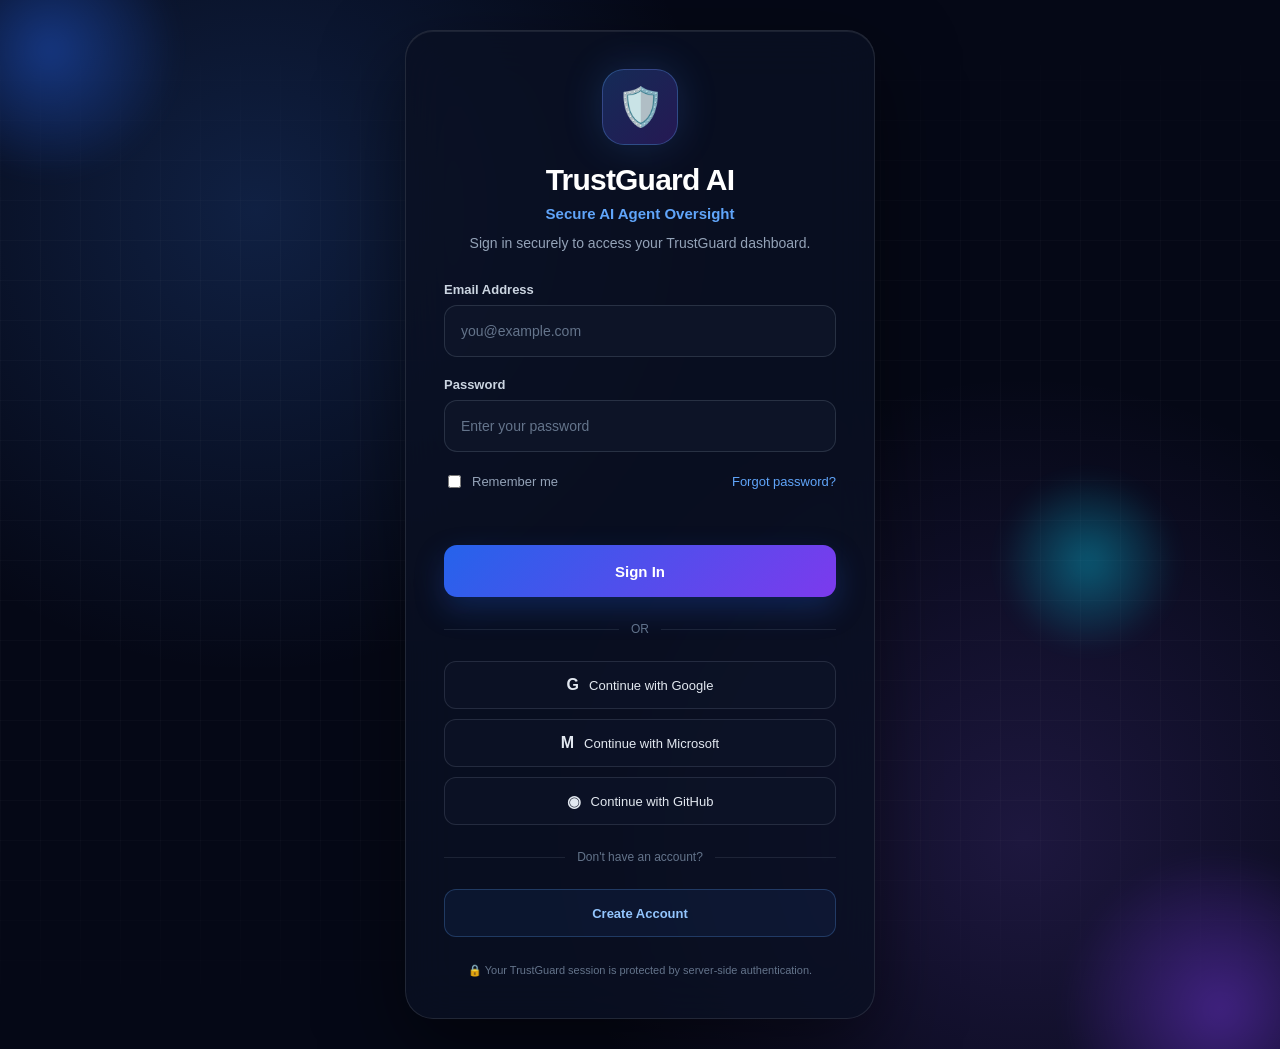
==== frontend/login.html @ 0f603d16 "Initial TrustGuard project" ====
<!DOCTYPE html>
<html lang="en">

<head>
    <meta charset="UTF-8">

    <meta
        name="viewport"
        content="width=device-width, initial-scale=1.0"
    >

    <meta
        name="description"
        content="TrustGuard AI secure authentication"
    >

    <title>Sign In - TrustGuard AI</title>

    <link
        rel="stylesheet"
        href="/style.css"
    >

    <style>
        /* =========================================================
           TRUSTGUARD AUTH PAGE
           ========================================================= */

        * {
            box-sizing: border-box;
        }

        body {
            margin: 0;
            min-height: 100vh;
            font-family:
                Inter,
                -apple-system,
                BlinkMacSystemFont,
                "Segoe UI",
                sans-serif;

            background:
                radial-gradient(
                    circle at 20% 20%,
                    rgba(59, 130, 246, 0.20),
                    transparent 35%
                ),
                radial-gradient(
                    circle at 80% 80%,
                    rgba(139, 92, 246, 0.18),
                    transparent 35%
                ),
                #050816;

            color: #ffffff;
            overflow-x: hidden;
        }

        /* =========================================================
           ANIMATED BACKGROUND
           ========================================================= */

        .auth-page {
            min-height: 100vh;
            display: flex;
            align-items: center;
            justify-content: center;
            padding: 30px;
            position: relative;
            overflow: hidden;
        }

        .background-orb {
            position: absolute;
            border-radius: 50%;
            filter: blur(10px);
            opacity: 0.45;
            pointer-events: none;

            animation:
                floatOrb 8s ease-in-out infinite;
        }

        .orb-one {
            width: 260px;
            height: 260px;

            background:
                radial-gradient(
                    circle,
                    #2563eb,
                    transparent 70%
                );

            top: -80px;
            left: -80px;
        }

        .orb-two {
            width: 320px;
            height: 320px;

            background:
                radial-gradient(
                    circle,
                    #7c3aed,
                    transparent 70%
                );

            bottom: -120px;
            right: -100px;

            animation-delay: -3s;
        }

        .orb-three {
            width: 180px;
            height: 180px;

            background:
                radial-gradient(
                    circle,
                    #06b6d4,
                    transparent 70%
                );

            top: 45%;
            right: 8%;

            animation-delay: -5s;
        }

        @keyframes floatOrb {
            0%,
            100% {
                transform:
                    translate3d(0, 0, 0)
                    scale(1);
            }

            50% {
                transform:
                    translate3d(25px, -30px, 0)
                    scale(1.08);
            }
        }

        /* =========================================================
           GRID
           ========================================================= */

        .grid-background {
            position: absolute;
            inset: 0;

            background-image:
                linear-gradient(
                    rgba(255, 255, 255, 0.025) 1px,
                    transparent 1px
                ),
                linear-gradient(
                    90deg,
                    rgba(255, 255, 255, 0.025) 1px,
                    transparent 1px
                );

            background-size: 40px 40px;

            mask-image:
                linear-gradient(
                    to bottom,
                    transparent,
                    black 25%,
                    black 75%,
                    transparent
                );

            pointer-events: none;
        }

        /* =========================================================
           AUTH CARD
           ========================================================= */

        .auth-card {
            width: 100%;
            max-width: 470px;
            padding: 38px;

            position: relative;
            z-index: 5;

            background:
                rgba(10, 16, 35, 0.82);

            border:
                1px solid
                rgba(255, 255, 255, 0.10);

            border-radius: 28px;

            backdrop-filter:
                blur(24px);

            -webkit-backdrop-filter:
                blur(24px);

            box-shadow:
                0 30px 80px
                rgba(0, 0, 0, 0.50),
                inset 0 1px 0
                rgba(255, 255, 255, 0.08);

            animation:
                cardEnter 0.8s
                cubic-bezier(.16, 1, .3, 1);
        }

        @keyframes cardEnter {
            from {
                opacity: 0;

                transform:
                    translateY(35px)
                    scale(0.96);
            }

            to {
                opacity: 1;

                transform:
                    translateY(0)
                    scale(1);
            }
        }

        /* =========================================================
           LOGO
           ========================================================= */

        .auth-logo {
            width: 76px;
            height: 76px;

            margin: 0 auto 18px;

            display: flex;
            align-items: center;
            justify-content: center;

            font-size: 38px;

            border-radius: 22px;

            background:
                linear-gradient(
                    135deg,
                    rgba(59, 130, 246, 0.25),
                    rgba(124, 58, 237, 0.25)
                );

            border:
                1px solid
                rgba(96, 165, 250, 0.30);

            box-shadow:
                0 0 40px
                rgba(59, 130, 246, 0.20);

            animation:
                logoPulse 3s
                ease-in-out infinite;
        }

        @keyframes logoPulse {
            0%,
            100% {
                transform: scale(1);

                box-shadow:
                    0 0 30px
                    rgba(59, 130, 246, 0.18);
            }

            50% {
                transform: scale(1.05);

                box-shadow:
                    0 0 50px
                    rgba(59, 130, 246, 0.35);
            }
        }

        .auth-card h1 {
            margin: 0;

            text-align: center;

            font-size: 30px;

            letter-spacing: -0.8px;
        }

        .auth-subtitle {
            margin: 8px 0 0;

            text-align: center;

            color: #60a5fa;

            font-size: 15px;

            font-weight: 600;
        }

        .auth-description {
            margin: 10px 0 28px;

            text-align: center;

            color: #94a3b8;

            font-size: 14px;

            line-height: 1.6;
        }

        /* =========================================================
           AUTH STEP
           ========================================================= */

        .auth-step {
            display: block;

            animation:
                stepEnter 0.45s
                ease;
        }

        @keyframes stepEnter {
            from {
                opacity: 0;

                transform:
                    translateX(20px);
            }

            to {
                opacity: 1;

                transform:
                    translateX(0);
            }
        }

        /* =========================================================
           FORM
           ========================================================= */

        .form-group {
            margin-bottom: 20px;
        }

        .form-group label {
            display: block;

            margin-bottom: 8px;

            font-size: 13px;

            font-weight: 600;

            color: #cbd5e1;
        }

        .form-group input {
            width: 100%;
            height: 52px;

            padding: 0 16px;

            border-radius: 13px;

            border:
                1px solid
                rgba(148, 163, 184, 0.20);

            background:
                rgba(15, 23, 42, 0.75);

            color: #ffffff;

            outline: none;

            font-size: 14px;

            transition:
                border-color .25s,
                box-shadow .25s,
                transform .25s;
        }

        .form-group input::placeholder {
            color: #64748b;
        }

        .form-group input:focus {
            border-color: #3b82f6;

            box-shadow:
                0 0 0 4px
                rgba(59, 130, 246, 0.12);

            transform:
                translateY(-1px);
        }

        /* =========================================================
           LOGIN OPTIONS
           ========================================================= */

        .login-options {
            display: flex;

            justify-content:
                space-between;

            align-items: center;

            margin:
                2px 0 20px;

            font-size: 13px;
        }

        .remember-option {
            display: flex;

            gap: 8px;

            align-items: center;

            color: #94a3b8;

            cursor: pointer;
        }

        .remember-option input {
            accent-color: #3b82f6;

            cursor: pointer;
        }

        .login-options a {
            color: #60a5fa;

            text-decoration: none;

            transition:
                color .2s;
        }

        .login-options a:hover {
            color: #93c5fd;
        }

        /* =========================================================
           BUTTON
           ========================================================= */

        .auth-button {
            width: 100%;
            height: 52px;

            border: 0;

            border-radius: 13px;

            color: #ffffff;

            font-size: 15px;

            font-weight: 700;

            cursor: pointer;

            background:
                linear-gradient(
                    135deg,
                    #2563eb,
                    #7c3aed
                );

            box-shadow:
                0 12px 30px
                rgba(37, 99, 235, 0.25);

            transition:
                transform .2s,
                box-shadow .2s,
                opacity .2s;

            position: relative;

            overflow: hidden;
        }

        .auth-button::before {
            content: "";

            position: absolute;

            top: 0;
            left: -100%;

            width: 100%;
            height: 100%;

            background:
                linear-gradient(
                    90deg,
                    transparent,
                    rgba(255, 255, 255, 0.20),
                    transparent
                );

            transition:
                left .6s;
        }

        .auth-button:hover {
            transform:
                translateY(-2px);

            box-shadow:
                0 16px 35px
                rgba(37, 99, 235, 0.35);
        }

        .auth-button:hover::before {
            left: 100%;
        }

        .auth-button:disabled {
            opacity: 0.65;

            cursor:
                not-allowed;

            transform:
                none;
        }

        /* =========================================================
           DIVIDER
           ========================================================= */

        .auth-divider {
            display: flex;

            align-items: center;

            gap: 12px;

            margin:
                25px 0;

            color: #64748b;

            font-size: 12px;
        }

        .auth-divider::before,
        .auth-divider::after {
            content: "";

            flex: 1;

            height: 1px;

            background:
                rgba(148, 163, 184, 0.14);
        }

        /* =========================================================
           SOCIAL BUTTONS
           ========================================================= */

        .social-button {
            width: 100%;
            height: 48px;

            margin-bottom: 10px;

            display: flex;

            align-items: center;

            justify-content: center;

            gap: 10px;

            border:
                1px solid
                rgba(148, 163, 184, 0.18);

            border-radius: 12px;

            background:
                rgba(15, 23, 42, 0.55);

            color: #e2e8f0;

            cursor: pointer;

            font-size: 13px;

            transition:
                background .2s,
                transform .2s,
                border-color .2s;
        }

        .social-button:hover {
            background:
                rgba(30, 41, 59, 0.80);

            border-color:
                rgba(148, 163, 184, 0.35);

            transform:
                translateY(-1px);
        }

        .social-icon {
            font-weight: 800;

            font-size: 16px;
        }

        /* =========================================================
           SECONDARY BUTTON
           ========================================================= */

        .auth-secondary-button {
            width: 100%;
            height: 48px;

            display: flex;

            align-items: center;

            justify-content: center;

            border:
                1px solid
                rgba(96, 165, 250, 0.25);

            border-radius: 12px;

            color: #93c5fd;

            background:
                rgba(59, 130, 246, 0.07);

            text-decoration: none;

            font-size: 13px;

            font-weight: 600;

            transition:
                background .2s,
                transform .2s;
        }

        .auth-secondary-button:hover {
            background:
                rgba(59, 130, 246, 0.14);

            transform:
                translateY(-1px);
        }

        /* =========================================================
           MESSAGE
           ========================================================= */

        .auth-message {
            min-height: 20px;

            margin:
                0 0 14px;

            text-align: center;

            font-size: 13px;

            line-height: 1.5;
        }

        .auth-message.error {
            color: #f87171;

            animation:
                shake .35s ease;
        }

        .auth-message.success {
            color: #4ade80;
        }

        @keyframes shake {
            0%,
            100% {
                transform:
                    translateX(0);
            }

            25% {
                transform:
                    translateX(-5px);
            }

            75% {
                transform:
                    translateX(5px);
            }
        }

        /* =========================================================
           SECURITY NOTE
           ========================================================= */

        .security-note {
            margin:
                25px 0 0;

            text-align: center;

            color: #64748b;

            font-size: 11px;

            line-height: 1.6;
        }

        /* =========================================================
           LOADING
           ========================================================= */

        .loading-spinner {
            display: inline-block;

            width: 16px;
            height: 16px;

            margin-right: 7px;

            vertical-align: -3px;

            border:
                2px solid
                rgba(255, 255, 255, 0.30);

            border-top-color:
                #ffffff;

            border-radius: 50%;

            animation:
                spin .7s linear infinite;
        }

        @keyframes spin {
            to {
                transform:
                    rotate(360deg);
            }
        }

        /* =========================================================
           MOBILE
           ========================================================= */

        @media (max-width: 520px) {
            .auth-page {
                padding: 18px;
            }

            .auth-card {
                padding: 28px 20px;

                border-radius: 22px;
            }

            .auth-card h1 {
                font-size: 26px;
            }
        }
    </style>
</head>

<body>

<div class="auth-page">

    <div class="grid-background"></div>

    <div class="background-orb orb-one"></div>

    <div class="background-orb orb-two"></div>

    <div class="background-orb orb-three"></div>


    <div class="auth-card">

        <!-- =====================================================
             HEADER
             ===================================================== -->

        <div class="auth-logo">
            🛡️
        </div>

        <h1>
            TrustGuard AI
        </h1>

        <p class="auth-subtitle">
            Secure AI Agent Oversight
        </p>


        <!-- =====================================================
             LOGIN
             ===================================================== -->

        <div
            id="loginStep"
            class="auth-step"
        >

            <p class="auth-description">
                Sign in securely to access your
                TrustGuard dashboard.
            </p>


            <form id="loginForm">

                <div class="form-group">

                    <label for="email">
                        Email Address
                    </label>

                    <input
                        type="email"
                        id="email"
                        name="email"
                        placeholder="you@example.com"
                        autocomplete="email"
                        required
                    >

                </div>


                <div class="form-group">

                    <label for="password">
                        Password
                    </label>

                    <input
                        type="password"
                        id="password"
                        name="password"
                        placeholder="Enter your password"
                        autocomplete="current-password"
                        required
                    >

                </div>


                <div class="login-options">

                    <label class="remember-option">

                        <input
                            type="checkbox"
                            id="rememberMe"
                        >

                        <span>
                            Remember me
                        </span>

                    </label>


                    <a
                        href="#"
                        id="forgotPassword"
                    >
                        Forgot password?
                    </a>

                </div>


                <div
                    id="loginMessage"
                    class="auth-message"
                ></div>


                <button
                    type="submit"
                    class="auth-button"
                    id="loginButton"
                >
                    Sign In
                </button>

            </form>


            <div class="auth-divider">
                <span>OR</span>
            </div>


            <button
                type="button"
                class="social-button"
                id="googleLogin"
            >

                <span class="social-icon">
                    G
                </span>

                Continue with Google

            </button>


            <button
                type="button"
                class="social-button"
                id="microsoftLogin"
            >

                <span class="social-icon">
                    M
                </span>

                Continue with Microsoft

            </button>


            <button
                type="button"
                class="social-button"
                id="githubLogin"
            >

                <span class="social-icon">
                    ◉
                </span>

                Continue with GitHub

            </button>


            <div class="auth-divider">

                <span>
                    Don't have an account?
                </span>

            </div>


            <a
                href="/register.html"
                class="auth-secondary-button"
            >
                Create Account
            </a>

        </div>


        <p class="security-note">
            🔒 Your TrustGuard session is protected
            by server-side authentication.
        </p>

    </div>

</div>


<script>

/* ============================================================
   ELEMENTS
   ============================================================ */

const loginStep =
    document.getElementById("loginStep");

const loginForm =
    document.getElementById("loginForm");

const loginButton =
    document.getElementById("loginButton");

const loginMessage =
    document.getElementById("loginMessage");


/* ============================================================
   MESSAGE
   ============================================================ */

function showLoginMessage(
    message,
    type = ""
) {
    loginMessage.textContent =
        message;

    loginMessage.className =
        "auth-message";

    if (type) {
        loginMessage.classList.add(
            type
        );
    }
}


/* ============================================================
   BUTTON LOADING
   ============================================================ */

function setLoginLoading(
    loading
) {
    loginButton.disabled =
        loading;

    if (loading) {

        loginButton.innerHTML =
            '<span class="loading-spinner"></span>Checking...';

    } else {

        loginButton.textContent =
            "Sign In";

    }
}


/* ============================================================
   LOGIN
   ============================================================ */

loginForm.addEventListener(
    "submit",
    async function(event) {

        event.preventDefault();


        const email =
            document
                .getElementById("email")
                .value
                .trim()
                .toLowerCase();


        const password =
            document
                .getElementById("password")
                .value;


        if (!email) {

            showLoginMessage(
                "Please enter your email address.",
                "error"
            );

            return;
        }


        if (!password) {

            showLoginMessage(
                "Please enter your password.",
                "error"
            );

            return;
        }


        setLoginLoading(
            true
        );

        showLoginMessage(
            "Checking your credentials..."
        );


        try {

            const response =
                await fetch(
                    "/api/login",
                    {
                        method:
                            "POST",

                        headers: {
                            "Content-Type":
                                "application/json"
                        },

                        credentials:
                            "include",

                        body:
                            JSON.stringify({
                                email:
                                    email,

                                password:
                                    password
                            })
                    }
                );


            const result =
                await response.json();


            if (!response.ok) {

                throw new Error(
                    result.error ||
                    "Login failed."
                );

            }


            /*
             * OTP has been removed.
             *
             * The server must authenticate the
             * email/password and create the
             * authenticated session.
             */

            if (
                result.authenticated === true
            ) {

                showLoginMessage(
                    "Login successful. Opening TrustGuard...",
                    "success"
                );


                setTimeout(
                    function() {

                        window.location.href =
                            "/index.html";

                    },
                    600
                );


                return;
            }


            throw new Error(
                "Authentication was not completed."
            );


        } catch (error) {

            console.error(
                "Login error:",
                error
            );


            showLoginMessage(
                error.message ||
                "Login failed.",
                "error"
            );


        } finally {

            setLoginLoading(
                false
            );

        }

    }
);


/* ============================================================
   GOOGLE LOGIN
   ============================================================ */

document
    .getElementById("googleLogin")
    .addEventListener(
        "click",
        function() {

            window.location.href =
                "/auth/google";

        }
    );


/* ============================================================
   MICROSOFT
   ============================================================ */

document
    .getElementById("microsoftLogin")
    .addEventListener(
        "click",
        function() {

            showLoginMessage(
                "Microsoft OAuth has not been configured yet.",
                "error"
            );

        }
    );


/* ============================================================
   GITHUB
   ============================================================ */

document
    .getElementById("githubLogin")
    .addEventListener(
        "click",
        function() {

            showLoginMessage(
                "GitHub OAuth has not been configured yet.",
                "error"
            );

        }
    );


/* ============================================================
   FORGOT PASSWORD
   ============================================================ */

document
    .getElementById("forgotPassword")
    .addEventListener(
        "click",
        async function(event) {

            event.preventDefault();


            const email =
                document
                    .getElementById("email")
                    .value
                    .trim()
                    .toLowerCase();


            if (!email) {

                showLoginMessage(
                    "Enter your email address first.",
                    "error"
                );

                return;
            }


            try {

                showLoginMessage(
                    "Creating password reset request..."
                );


                const response =
                    await fetch(
                        "/api/forgot-password",
                        {
                            method:
                                "POST",

                            headers: {
                                "Content-Type":
                                    "application/json"
                            },

                            body:
                                JSON.stringify({
                                    email:
                                        email
                                })
                        }
                    );


                const result =
                    await response.json();


                if (!response.ok) {

                    throw new Error(
                        result.error ||
                        "Password reset request failed."
                    );

                }


                showLoginMessage(
                    result.message,
                    "success"
                );


                /*
                 * Development reset URL
                 */

                if (
                    result.development_reset_url
                ) {

                    const existingLink =
                        document.getElementById(
                            "developmentResetLink"
                        );


                    if (
                        existingLink
                    ) {

                        existingLink.remove();

                    }


                    const resetLink =
                        document.createElement(
                            "a"
                        );


                    resetLink.id =
                        "developmentResetLink";


                    resetLink.href =
                        result.development_reset_url;


                    resetLink.textContent =
                        "Open Password Reset";


                    resetLink.className =
                        "auth-secondary-button";


                    resetLink.style.display =
                        "flex";


                    resetLink.style.marginTop =
                        "15px";


                    loginButton
                        .parentNode
                        .appendChild(
                            resetLink
                        );

                }


            } catch (error) {

                console.error(
                    "Password reset error:",
                    error
                );


                showLoginMessage(
                    error.message ||
                    "Password reset failed.",
                    "error"
                );

            }

        }
    );


/* ============================================================
   EXISTING SESSION
   ============================================================ */

async function checkExistingSession() {

    try {

        const response =
            await fetch(
                "/api/me",
                {
                    method:
                        "GET",

                    credentials:
                        "include"
                }
            );


        const result =
            await response.json();


        if (
            result.authenticated === true
        ) {

            window.location.href =
                "/index.html";

        }

    } catch (error) {

        console.log(
            "No existing TrustGuard session."
        );

    }

}


checkExistingSession();

</script>

</body>
</html>
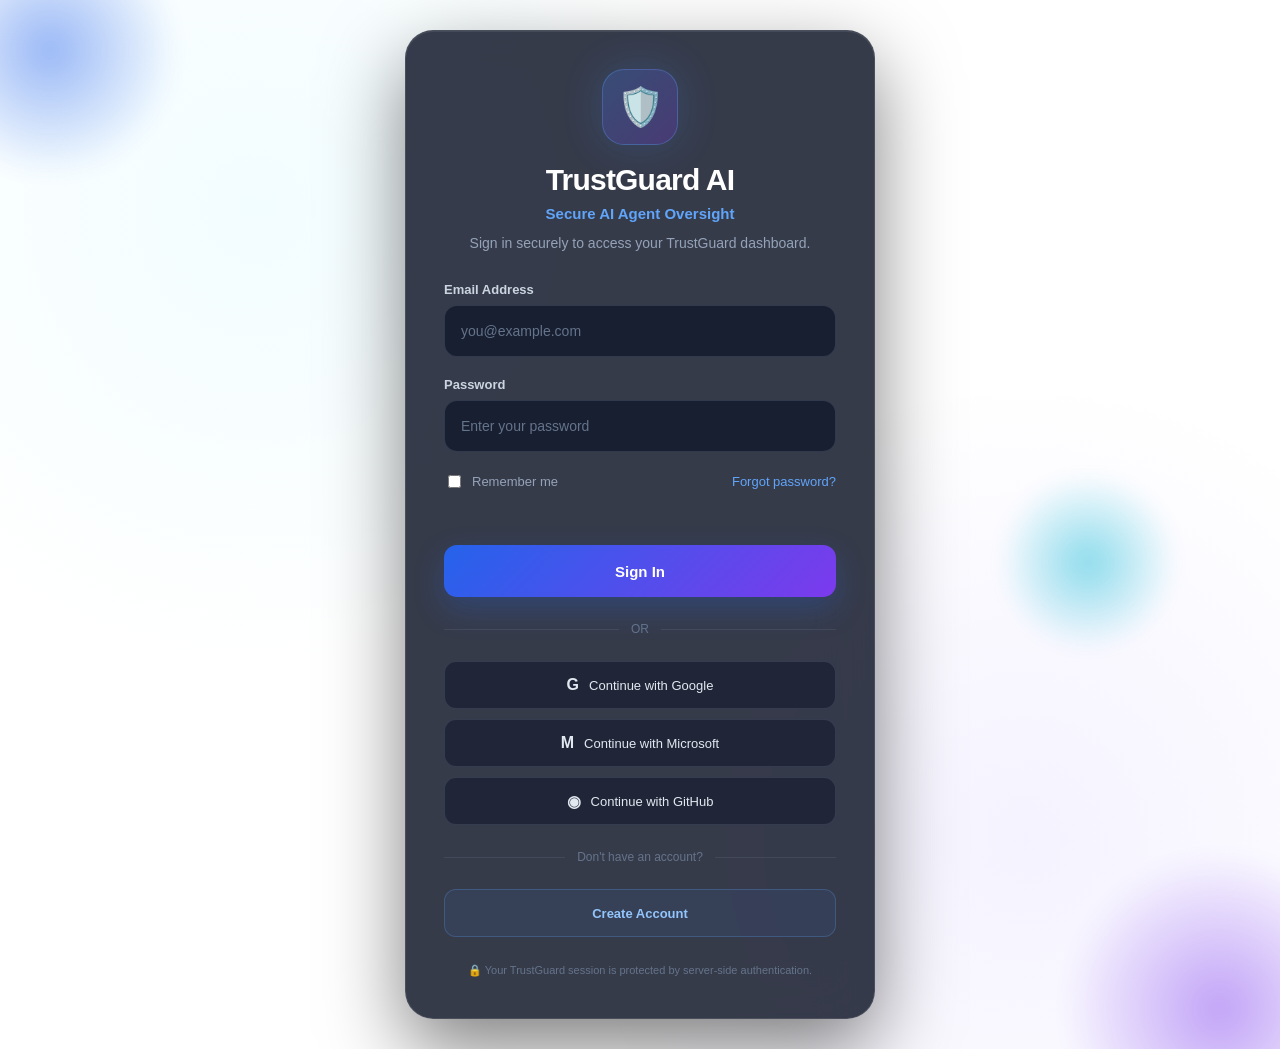
==== commit 1e4f32cb: "Polish login page UI" ====
--- a/frontend/login.html
+++ b/frontend/login.html
@@ -1,7 +1,9 @@
 <!DOCTYPE html>
+
 <html lang="en">
 
 <head>
+
     <meta charset="UTF-8">
 
     <meta
@@ -22,6 +24,7 @@
     >
 
     <style>
+
         /* =========================================================
            TRUSTGUARD AUTH PAGE
            ========================================================= */
@@ -31,8 +34,11 @@
         }
 
         body {
+
             margin: 0;
+
             min-height: 100vh;
+
             font-family:
                 Inter,
                 -apple-system,
@@ -41,41 +47,58 @@
                 sans-serif;
 
             background:
+
                 radial-gradient(
                     circle at 20% 20%,
                     rgba(59, 130, 246, 0.20),
                     transparent 35%
                 ),
+
                 radial-gradient(
                     circle at 80% 80%,
                     rgba(139, 92, 246, 0.18),
                     transparent 35%
                 ),
+
                 #050816;
 
             color: #ffffff;
+
             overflow-x: hidden;
         }
+
 
         /* =========================================================
            ANIMATED BACKGROUND
            ========================================================= */
 
         .auth-page {
+
             min-height: 100vh;
+
             display: flex;
+
             align-items: center;
+
             justify-content: center;
+
             padding: 30px;
+
             position: relative;
+
             overflow: hidden;
         }
 
         .background-orb {
+
             position: absolute;
+
             border-radius: 50%;
+
             filter: blur(10px);
+
             opacity: 0.45;
+
             pointer-events: none;
 
             animation:
@@ -83,7 +106,9 @@
         }
 
         .orb-one {
+
             width: 260px;
+
             height: 260px;
 
             background:
@@ -94,11 +119,14 @@
                 );
 
             top: -80px;
+
             left: -80px;
         }
 
         .orb-two {
+
             width: 320px;
+
             height: 320px;
 
             background:
@@ -109,13 +137,16 @@
                 );
 
             bottom: -120px;
+
             right: -100px;
 
             animation-delay: -3s;
         }
 
         .orb-three {
+
             width: 180px;
+
             height: 180px;
 
             background:
@@ -126,39 +157,48 @@
                 );
 
             top: 45%;
+
             right: 8%;
 
             animation-delay: -5s;
         }
 
         @keyframes floatOrb {
+
             0%,
             100% {
+
                 transform:
                     translate3d(0, 0, 0)
                     scale(1);
             }
 
             50% {
+
                 transform:
                     translate3d(25px, -30px, 0)
                     scale(1.08);
             }
         }
 
+
         /* =========================================================
            GRID
            ========================================================= */
 
         .grid-background {
+
             position: absolute;
+
             inset: 0;
 
             background-image:
+
                 linear-gradient(
                     rgba(255, 255, 255, 0.025) 1px,
                     transparent 1px
                 ),
+
                 linear-gradient(
                     90deg,
                     rgba(255, 255, 255, 0.025) 1px,
@@ -179,16 +219,21 @@
             pointer-events: none;
         }
 
+
         /* =========================================================
            AUTH CARD
            ========================================================= */
 
         .auth-card {
+
             width: 100%;
+
             max-width: 470px;
+
             padding: 38px;
 
             position: relative;
+
             z-index: 5;
 
             background:
@@ -207,8 +252,10 @@
                 blur(24px);
 
             box-shadow:
+
                 0 30px 80px
                 rgba(0, 0, 0, 0.50),
+
                 inset 0 1px 0
                 rgba(255, 255, 255, 0.08);
 
@@ -218,7 +265,9 @@
         }
 
         @keyframes cardEnter {
+
             from {
+
                 opacity: 0;
 
                 transform:
@@ -227,6 +276,7 @@
             }
 
             to {
+
                 opacity: 1;
 
                 transform:
@@ -235,18 +285,23 @@
             }
         }
 
+
         /* =========================================================
            LOGO
            ========================================================= */
 
         .auth-logo {
+
             width: 76px;
+
             height: 76px;
 
             margin: 0 auto 18px;
 
             display: flex;
+
             align-items: center;
+
             justify-content: center;
 
             font-size: 38px;
@@ -254,6 +309,7 @@
             border-radius: 22px;
 
             background:
+
                 linear-gradient(
                     135deg,
                     rgba(59, 130, 246, 0.25),
@@ -265,6 +321,7 @@
                 rgba(96, 165, 250, 0.30);
 
             box-shadow:
+
                 0 0 40px
                 rgba(59, 130, 246, 0.20);
 
@@ -274,8 +331,10 @@
         }
 
         @keyframes logoPulse {
+
             0%,
             100% {
+
                 transform: scale(1);
 
                 box-shadow:
@@ -284,6 +343,7 @@
             }
 
             50% {
+
                 transform: scale(1.05);
 
                 box-shadow:
@@ -293,6 +353,7 @@
         }
 
         .auth-card h1 {
+
             margin: 0;
 
             text-align: center;
@@ -303,6 +364,7 @@
         }
 
         .auth-subtitle {
+
             margin: 8px 0 0;
 
             text-align: center;
@@ -315,6 +377,7 @@
         }
 
         .auth-description {
+
             margin: 10px 0 28px;
 
             text-align: center;
@@ -325,12 +388,14 @@
 
             line-height: 1.6;
         }
+
 
         /* =========================================================
            AUTH STEP
            ========================================================= */
 
         .auth-step {
+
             display: block;
 
             animation:
@@ -339,7 +404,9 @@
         }
 
         @keyframes stepEnter {
+
             from {
+
                 opacity: 0;
 
                 transform:
@@ -347,6 +414,7 @@
             }
 
             to {
+
                 opacity: 1;
 
                 transform:
@@ -354,15 +422,18 @@
             }
         }
 
+
         /* =========================================================
            FORM
            ========================================================= */
 
         .form-group {
+
             margin-bottom: 20px;
         }
 
         .form-group label {
+
             display: block;
 
             margin-bottom: 8px;
@@ -375,7 +446,9 @@
         }
 
         .form-group input {
+
             width: 100%;
+
             height: 52px;
 
             padding: 0 16px;
@@ -402,10 +475,12 @@
         }
 
         .form-group input::placeholder {
+
             color: #64748b;
         }
 
         .form-group input:focus {
+
             border-color: #3b82f6;
 
             box-shadow:
@@ -416,11 +491,13 @@
                 translateY(-1px);
         }
 
+
         /* =========================================================
            LOGIN OPTIONS
            ========================================================= */
 
         .login-options {
+
             display: flex;
 
             justify-content:
@@ -435,6 +512,7 @@
         }
 
         .remember-option {
+
             display: flex;
 
             gap: 8px;
@@ -447,12 +525,14 @@
         }
 
         .remember-option input {
+
             accent-color: #3b82f6;
 
             cursor: pointer;
         }
 
         .login-options a {
+
             color: #60a5fa;
 
             text-decoration: none;
@@ -462,15 +542,19 @@
         }
 
         .login-options a:hover {
+
             color: #93c5fd;
         }
+
 
         /* =========================================================
            BUTTON
            ========================================================= */
 
         .auth-button {
+
             width: 100%;
+
             height: 52px;
 
             border: 0;
@@ -486,6 +570,7 @@
             cursor: pointer;
 
             background:
+
                 linear-gradient(
                     135deg,
                     #2563eb,
@@ -493,10 +578,12 @@
                 );
 
             box-shadow:
+
                 0 12px 30px
                 rgba(37, 99, 235, 0.25);
 
             transition:
+
                 transform .2s,
                 box-shadow .2s,
                 opacity .2s;
@@ -507,17 +594,21 @@
         }
 
         .auth-button::before {
+
             content: "";
 
             position: absolute;
 
             top: 0;
+
             left: -100%;
 
             width: 100%;
+
             height: 100%;
 
             background:
+
                 linear-gradient(
                     90deg,
                     transparent,
@@ -530,19 +621,23 @@
         }
 
         .auth-button:hover {
+
             transform:
                 translateY(-2px);
 
             box-shadow:
+
                 0 16px 35px
                 rgba(37, 99, 235, 0.35);
         }
 
         .auth-button:hover::before {
+
             left: 100%;
         }
 
         .auth-button:disabled {
+
             opacity: 0.65;
 
             cursor:
@@ -551,12 +646,14 @@
             transform:
                 none;
         }
+
 
         /* =========================================================
            DIVIDER
            ========================================================= */
 
         .auth-divider {
+
             display: flex;
 
             align-items: center;
@@ -573,6 +670,7 @@
 
         .auth-divider::before,
         .auth-divider::after {
+
             content: "";
 
             flex: 1;
@@ -582,13 +680,16 @@
             background:
                 rgba(148, 163, 184, 0.14);
         }
+
 
         /* =========================================================
            SOCIAL BUTTONS
            ========================================================= */
 
         .social-button {
+
             width: 100%;
+
             height: 48px;
 
             margin-bottom: 10px;
@@ -623,6 +724,7 @@
         }
 
         .social-button:hover {
+
             background:
                 rgba(30, 41, 59, 0.80);
 
@@ -634,17 +736,21 @@
         }
 
         .social-icon {
+
             font-weight: 800;
 
             font-size: 16px;
         }
+
 
         /* =========================================================
            SECONDARY BUTTON
            ========================================================= */
 
         .auth-secondary-button {
+
             width: 100%;
+
             height: 48px;
 
             display: flex;
@@ -676,18 +782,21 @@
         }
 
         .auth-secondary-button:hover {
+
             background:
                 rgba(59, 130, 246, 0.14);
 
             transform:
                 translateY(-1px);
         }
+
 
         /* =========================================================
            MESSAGE
            ========================================================= */
 
         .auth-message {
+
             min-height: 20px;
 
             margin:
@@ -701,6 +810,7 @@
         }
 
         .auth-message.error {
+
             color: #f87171;
 
             animation:
@@ -708,32 +818,39 @@
         }
 
         .auth-message.success {
+
             color: #4ade80;
         }
 
         @keyframes shake {
+
             0%,
             100% {
+
                 transform:
                     translateX(0);
             }
 
             25% {
+
                 transform:
                     translateX(-5px);
             }
 
             75% {
+
                 transform:
                     translateX(5px);
             }
         }
 
+
         /* =========================================================
            SECURITY NOTE
            ========================================================= */
 
         .security-note {
+
             margin:
                 25px 0 0;
 
@@ -745,15 +862,18 @@
 
             line-height: 1.6;
         }
+
 
         /* =========================================================
            LOADING
            ========================================================= */
 
         .loading-spinner {
+
             display: inline-block;
 
             width: 16px;
+
             height: 16px;
 
             margin-right: 7px;
@@ -774,32 +894,97 @@
         }
 
         @keyframes spin {
+
             to {
+
                 transform:
                     rotate(360deg);
             }
         }
 
+
         /* =========================================================
            MOBILE
            ========================================================= */
 
         @media (max-width: 520px) {
+
             .auth-page {
+
                 padding: 18px;
             }
 
             .auth-card {
+
                 padding: 28px 20px;
 
                 border-radius: 22px;
             }
 
             .auth-card h1 {
+
                 font-size: 26px;
             }
         }
+/* AUTH PAGE PREMIUM POLISH */
+
+body {
+    background:
+        radial-gradient(circle at 20% 20%, rgba(32,217,255,.06), transparent 35%),
+        radial-gradient(circle at 80% 80%, rgba(80,40,255,.06), transparent 35%);
+}
+
+input {
+    transition:
+        border-color .25s ease,
+        box-shadow .25s ease,
+        background .25s ease;
+}
+
+input:focus {
+    border-color: rgba(32,217,255,.65);
+    box-shadow:
+        0 0 0 2px rgba(32,217,255,.06),
+        0 0 18px rgba(32,217,255,.12);
+}
+
+button[type="submit"] {
+    position: relative;
+    overflow: hidden;
+    transition:
+        transform .25s ease,
+        filter .25s ease,
+        box-shadow .25s ease;
+}
+
+button[type="submit"]:hover {
+    transform: translateY(-2px);
+    filter: brightness(1.1);
+    box-shadow: 0 10px 28px rgba(32,217,255,.18);
+}
+
+button[type="submit"]:active {
+    transform: scale(.98);
+}
+
+a {
+    transition:
+        color .2s ease,
+        text-shadow .2s ease;
+}
+
+a:hover {
+    text-shadow: 0 0 10px currentColor;
+}
+
+@media (max-width: 600px) {
+    button[type="submit"] {
+        width: 100%;
+    }
+}
+        
     </style>
+
 </head>
 
 <body>
@@ -844,8 +1029,10 @@
         >
 
             <p class="auth-description">
+
                 Sign in securely to access your
                 TrustGuard dashboard.
+
             </p>
 
 
@@ -931,7 +1118,9 @@
 
 
             <div class="auth-divider">
+
                 <span>OR</span>
+
             </div>
 
 
@@ -1000,8 +1189,10 @@
 
 
         <p class="security-note">
+
             🔒 Your TrustGuard session is protected
             by server-side authentication.
+
         </p>
 
     </div>
@@ -1010,6 +1201,15 @@
 
 
 <script>
+
+/* ============================================================
+   BACKEND API URL
+   ONLY CHANGE REQUIRED
+   ============================================================ */
+
+const API_BASE_URL =
+    "https://trustguard-production.up.railway.app";
+
 
 /* ============================================================
    ELEMENTS
@@ -1036,6 +1236,7 @@
     message,
     type = ""
 ) {
+
     loginMessage.textContent =
         message;
 
@@ -1043,10 +1244,13 @@
         "auth-message";
 
     if (type) {
+
         loginMessage.classList.add(
             type
         );
+
     }
+
 }
 
 
@@ -1057,6 +1261,7 @@
 function setLoginLoading(
     loading
 ) {
+
     loginButton.disabled =
         loading;
 
@@ -1071,6 +1276,7 @@
             "Sign In";
 
     }
+
 }
 
 
@@ -1079,7 +1285,9 @@
    ============================================================ */
 
 loginForm.addEventListener(
+
     "submit",
+
     async function(event) {
 
         event.preventDefault();
@@ -1125,6 +1333,7 @@
             true
         );
 
+
         showLoginMessage(
             "Checking your credentials..."
         );
@@ -1134,28 +1343,38 @@
 
             const response =
                 await fetch(
-                    "/api/login",
+
+                    `${API_BASE_URL}/api/login`,
+
                     {
+
                         method:
                             "POST",
 
                         headers: {
+
                             "Content-Type":
                                 "application/json"
+
                         },
 
                         credentials:
                             "include",
 
                         body:
+
                             JSON.stringify({
+
                                 email:
                                     email,
 
                                 password:
                                     password
+
                             })
+
                     }
+
                 );
 
 
@@ -1166,8 +1385,11 @@
             if (!response.ok) {
 
                 throw new Error(
+
                     result.error ||
+
                     "Login failed."
+
                 );
 
             }
@@ -1182,59 +1404,80 @@
              */
 
             if (
+
                 result.authenticated === true
+
             ) {
 
                 showLoginMessage(
+
                     "Login successful. Opening TrustGuard...",
+
                     "success"
+
                 );
 
 
                 setTimeout(
+
                     function() {
 
                         window.location.href =
                             "/index.html";
 
                     },
+
                     600
+
                 );
 
 
                 return;
+
             }
 
 
             throw new Error(
+
                 "Authentication was not completed."
+
             );
 
 
         } catch (error) {
 
             console.error(
+
                 "Login error:",
+
                 error
+
             );
 
 
             showLoginMessage(
+
                 error.message ||
+
                 "Login failed.",
+
                 "error"
+
             );
 
 
         } finally {
 
             setLoginLoading(
+
                 false
+
             );
 
         }
 
     }
+
 );
 
 
@@ -1243,15 +1486,20 @@
    ============================================================ */
 
 document
+
     .getElementById("googleLogin")
+
     .addEventListener(
+
         "click",
+
         function() {
 
             window.location.href =
-                "/auth/google";
-
-        }
+                `${API_BASE_URL}/auth/google`;
+
+        }
+
     );
 
 
@@ -1260,17 +1508,25 @@
    ============================================================ */
 
 document
+
     .getElementById("microsoftLogin")
+
     .addEventListener(
+
         "click",
+
         function() {
 
             showLoginMessage(
+
                 "Microsoft OAuth has not been configured yet.",
+
                 "error"
+
             );
 
         }
+
     );
 
 
@@ -1279,17 +1535,25 @@
    ============================================================ */
 
 document
+
     .getElementById("githubLogin")
+
     .addEventListener(
+
         "click",
+
         function() {
 
             showLoginMessage(
+
                 "GitHub OAuth has not been configured yet.",
+
                 "error"
+
             );
 
         }
+
     );
 
 
@@ -1298,9 +1562,13 @@
    ============================================================ */
 
 document
+
     .getElementById("forgotPassword")
+
     .addEventListener(
+
         "click",
+
         async function(event) {
 
             event.preventDefault();
@@ -1308,48 +1576,68 @@
 
             const email =
                 document
+
                     .getElementById("email")
+
                     .value
+
                     .trim()
+
                     .toLowerCase();
 
 
             if (!email) {
 
                 showLoginMessage(
+
                     "Enter your email address first.",
+
                     "error"
+
                 );
 
                 return;
+
             }
 
 
             try {
 
                 showLoginMessage(
+
                     "Creating password reset request..."
+
                 );
 
 
                 const response =
                     await fetch(
-                        "/api/forgot-password",
+
+                        `${API_BASE_URL}/api/forgot-password`,
+
                         {
+
                             method:
                                 "POST",
 
                             headers: {
+
                                 "Content-Type":
                                     "application/json"
+
                             },
 
                             body:
+
                                 JSON.stringify({
+
                                     email:
                                         email
+
                                 })
+
                         }
+
                     );
 
 
@@ -1360,16 +1648,22 @@
                 if (!response.ok) {
 
                     throw new Error(
+
                         result.error ||
+
                         "Password reset request failed."
+
                     );
 
                 }
 
 
                 showLoginMessage(
+
                     result.message,
+
                     "success"
+
                 );
 
 
@@ -1378,7 +1672,9 @@
                  */
 
                 if (
+
                     result.development_reset_url
+
                 ) {
 
                     const existingLink =
@@ -1388,7 +1684,9 @@
 
 
                     if (
+
                         existingLink
+
                     ) {
 
                         existingLink.remove();
@@ -1427,9 +1725,13 @@
 
 
                     loginButton
+
                         .parentNode
+
                         .appendChild(
+
                             resetLink
+
                         );
 
                 }
@@ -1438,20 +1740,28 @@
             } catch (error) {
 
                 console.error(
+
                     "Password reset error:",
+
                     error
+
                 );
 
 
                 showLoginMessage(
+
                     error.message ||
+
                     "Password reset failed.",
+
                     "error"
+
                 );
 
             }
 
         }
+
     );
 
 
@@ -1465,14 +1775,19 @@
 
         const response =
             await fetch(
-                "/api/me",
+
+                `${API_BASE_URL}/api/me`,
+
                 {
+
                     method:
                         "GET",
 
                     credentials:
                         "include"
+
                 }
+
             );
 
 
@@ -1481,7 +1796,9 @@
 
 
         if (
+
             result.authenticated === true
+
         ) {
 
             window.location.href =
@@ -1489,10 +1806,13 @@
 
         }
 
+
     } catch (error) {
 
         console.log(
+
             "No existing TrustGuard session."
+
         );
 
     }
@@ -1505,4 +1825,5 @@
 </script>
 
 </body>
-</html>+
+</html>
